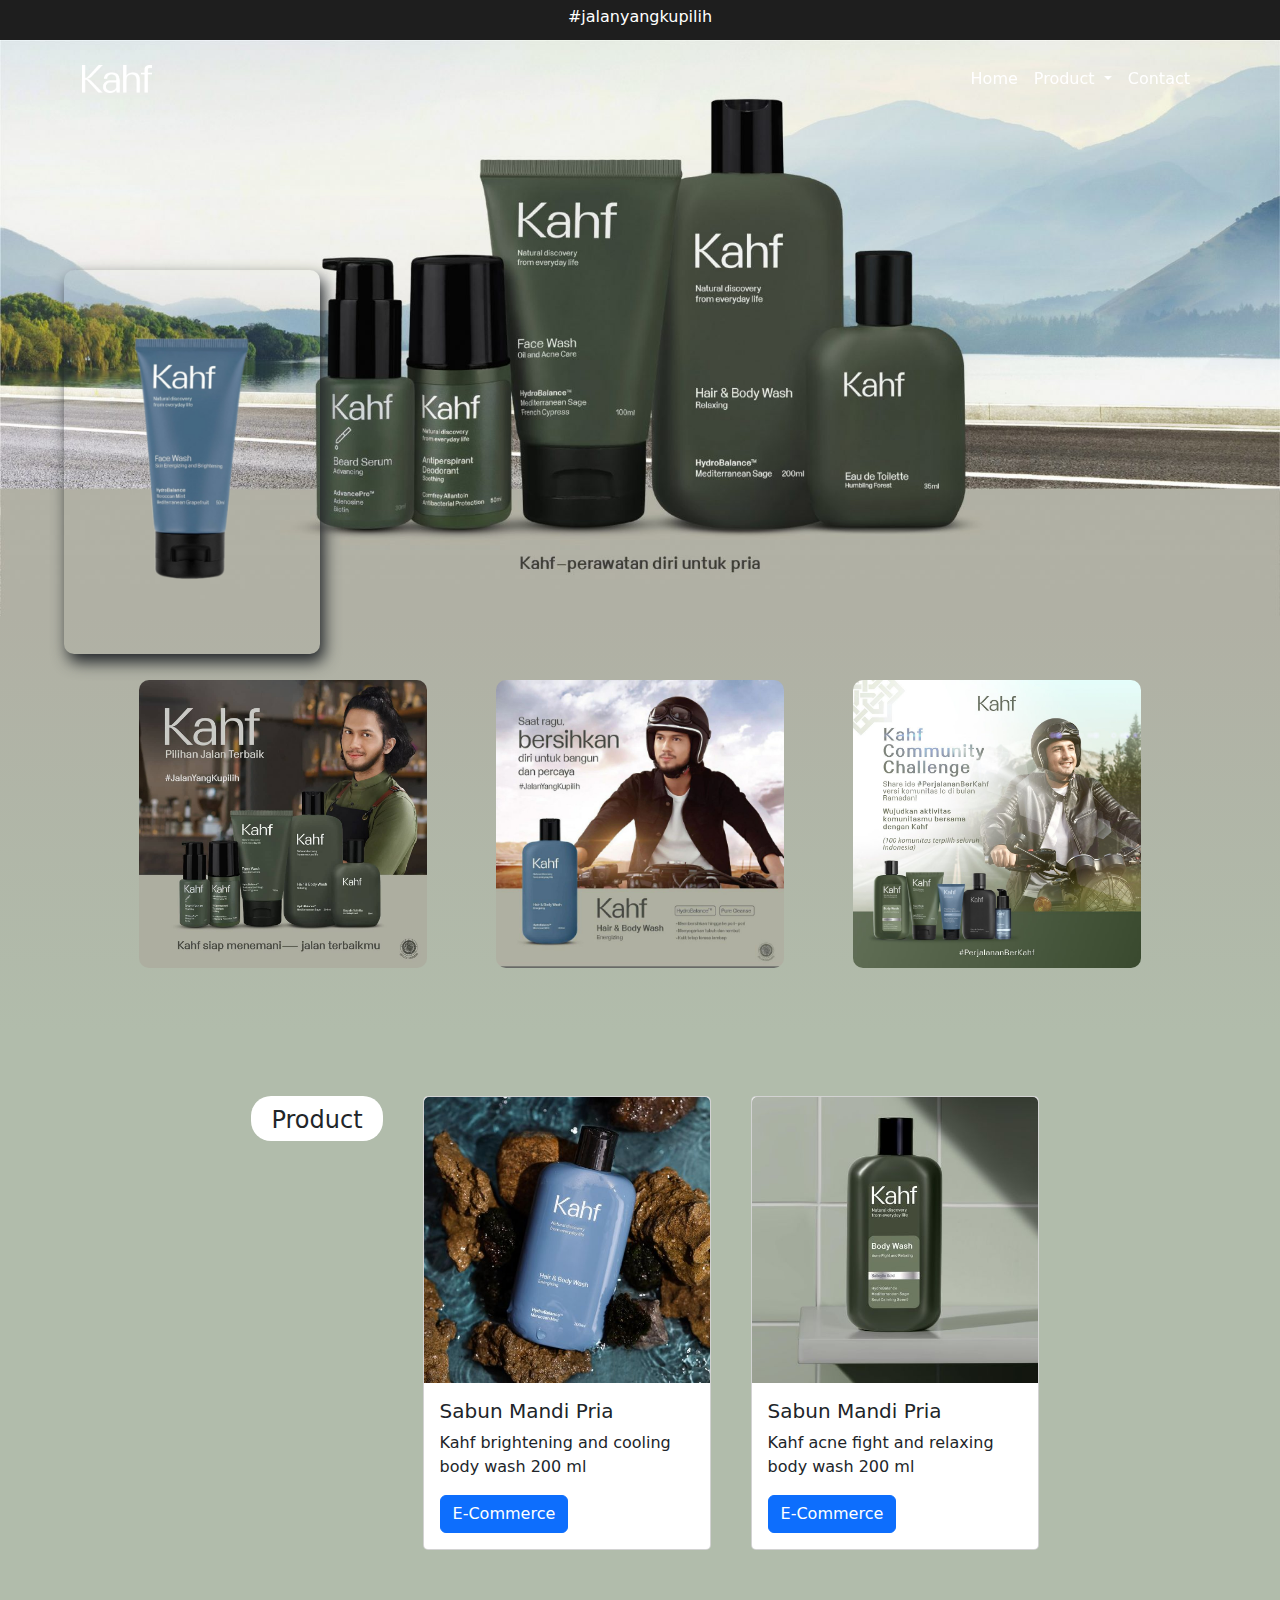
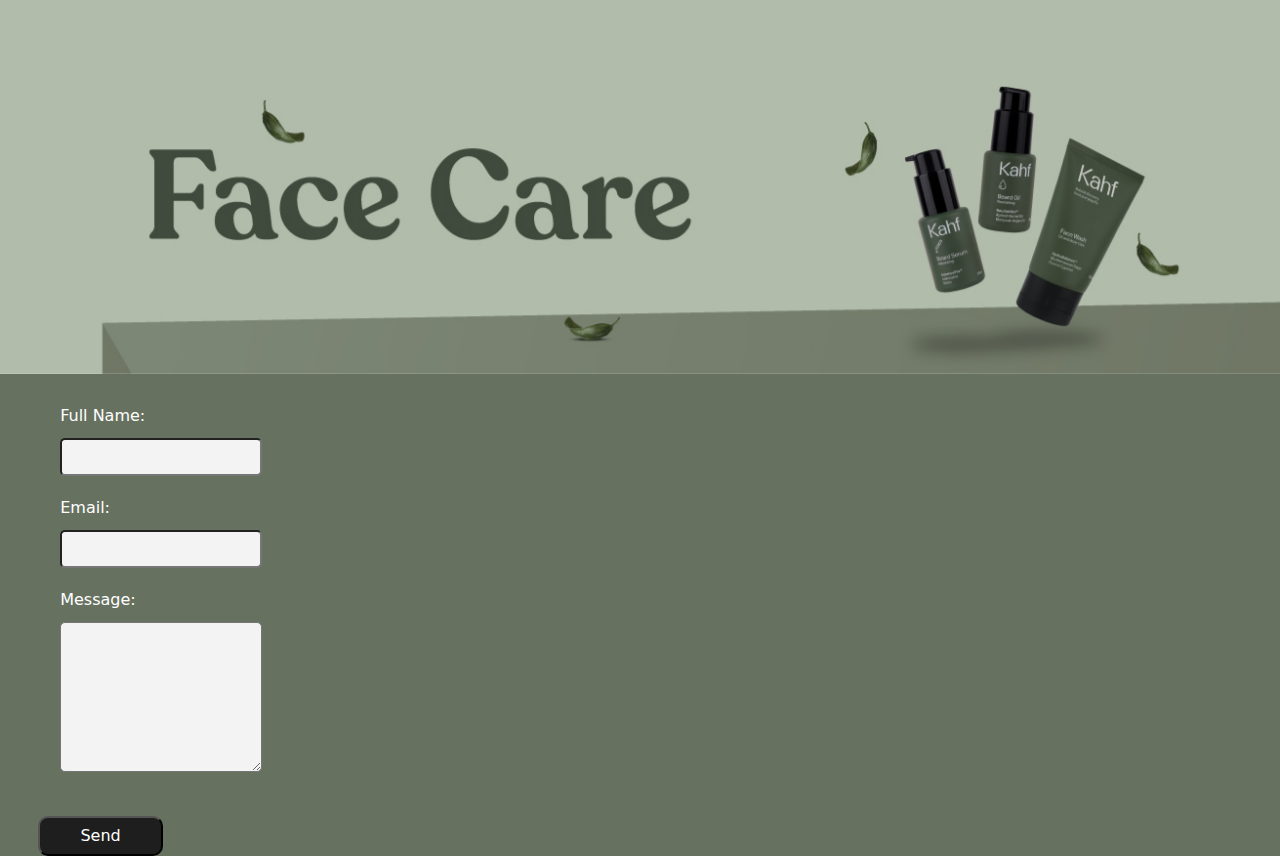
==== body_wash.html @ eea37158 "revisi" ====
<!DOCTYPE html>
<html lang="en">
<head>
    <meta charset="UTF-8">
    <meta name="viewport" content="width=device-width, initial-scale=1.0">
    <!-- CDN Bootstrap -->
    <link href="https://cdn.jsdelivr.net/npm/bootstrap@5.3.3/dist/css/bootstrap.min.css" rel="stylesheet" integrity="sha384-QWTKZyjpPEjISv5WaRU9OFeRpok6YctnYmDr5pNlyT2bRjXh0JMhjY6hW+ALEwIH" crossorigin="anonymous">
    <!-- CDN Js Bootstrap -->
    <script src="https://cdn.jsdelivr.net/npm/bootstrap@5.3.3/dist/js/bootstrap.bundle.min.js" integrity="sha384-YvpcrYf0tY3lHB60NNkmXc5s9fDVZLESaAA55NDzOxhy9GkcIdslK1eN7N6jIeHz" crossorigin="anonymous"></script>
    <!-- Local JavaScript -->
    <script src="script.js"></script>
    <link href="style.css" rel="stylesheet"/>
    <title>Khaf</title>
</head>
<body>
  <!-- Header website -->
  <header class="containerHeader">
    <p class="text-header">#jalanyangkupilih</p>
  </header>

  <!-- Navigasi bar -->
  <nav class="navbar navbar-expand-lg navbar-light containerNav">
    <div class="container-fluid">
        <a class="nav"><img class="img-brand" src="assets/logo_kahf.png" alt="logo"></a>
        <button class="navbar-toggler" type="button" data-bs-toggle="collapse" data-bs-target="#navbarSupportedContent" aria-controls="navbarSupportedContent" aria-expanded="false" aria-label="Toggle navigation">
            <span class="navbar-toggler-icon"></span>
        </button>
        <div class="collapse navbar-collapse" id="navbarSupportedContent">
            <ul class="navbar-nav ms-auto mb-2 mb-lg-0">
                <li class="nav-item">
                    <a class="nav-link active" aria-current="page" href="index.html">Home</a>
                </li>
                <li class="nav-item dropdown">
                    <a class="nav-link dropdown-toggle" href="#" id="navbarDropdown" role="button" data-bs-toggle="dropdown" aria-expanded="false">
                        Product
                    </a>
                    <ul class="dropdown-menu" aria-labelledby="navbarDropdown">
                        <li><a class="dropdown-item text-nav" href="face_wash.html#face_wash">Face Wash</a></li>
                        <li><a class="dropdown-item text-nav" href="#">Body Wash</a></li>
                        <li><a class="dropdown-item text-nav" href="fragrance.html#fragrance">Fragrance</a></li>
                    </ul>
                </li>
                <li class="nav-item">
                  <a class="nav-link" href="#">Contact</a>
              </li>
            </ul>
        </div>
    </div>
  </nav>

  <!-- Main content -->
  <main>
    <!-- Banner image -->
    <img class="banner" src="assets/kahf_product1.jpg" alt="banner">

    <!-- Carousel slide Bootstrap -->
    <div id="overlay_image" class="carousel slide overlayImage" data-bs-ride="carousel">
      <div class="carousel-inner">
        <div class="carousel-item active">
            <img src="assets/kahf1.png" class="d-block w-100" alt="...">
        </div>
        <div class="carousel-item">
            <img src="assets/kahf2.png" class="d-block w-100" alt="...">
        </div>
      </div>
    </div>

    <!-- Image-info -->
    <div id="body_wash" class="container-img">
      <img class="img-info" src="assets/kahf_model1.jpg" alt="image">
      <img class="img-info" src="assets/kahf_model2.jpeg" alt="image">
      <img class="img-info" src="assets/kahf_model3.jpg" alt="image">
    </div>

    <div class="container-card">
      <h4>Product</h4>
      <div class="card">
        <img src="assets/bodywash_blue.jpg" class="card-img-top" alt="image">
        <div class="card-body">
          <h5 class="card-title">Sabun Mandi Pria</h5>
          <p class="card-text">Kahf brightening and cooling body wash 200 ml</p>
          <a href="#" class="btn btn-primary">E-Commerce</a>
        </div>
      </div>
      <div class="card">
        <img src="assets/bodywash_green.jpg" class="card-img-top" alt="image">
        <div class="card-body">
          <h5 class="card-title">Sabun Mandi Pria</h5>
          <p class="card-text">Kahf acne fight and relaxing body wash 200 ml</p>
          <a href="#" class="btn btn-primary">E-Commerce</a>
        </div>
      </div>
    </div>

    <!-- Carousel slide Bootstrap -->
    <div class="carousel slide" data-bs-ride="carousel">
      <div class="carousel-inner">
        <div class="carousel-item active">
            <img src="assets/face_care.jpg" class="d-block w-100" alt="...">
        </div>
        <div class="carousel-item">
            <img src="assets/body_care.jpg" class="d-block w-100" alt="...">
        </div>
        <div class="carousel-item">
          <img src="assets/fragnance.jpg" class="d-block w-100" alt="...">
        </div>
      </div>
    </div>
  </main>
  <footer>
    <form action="https://formspree.io/f/mvgpglda" method="post">
      <fieldset>
          <label for="name">Full Name:</label>
          <input class="css-format-local" type="text" id="name" name="name" required>

          <label for="email">Email:</label>
          <input class="css-format-local" type="email" id="email" name="email" required>

          <label for="message">Message:</label>
          <textarea id="message" name="message" required></textarea>
      </fieldset>
      <br>
      <input class="css-button-local" type="submit" value="Send">
  </form>
  </footer>
</body>
</html>
---- style.css ----
a {
    color: white !important
}

.text-nav {
    color: black !important
}

.containerHeader {
    display: flex;
    justify-content: center;
    padding: 5px;
    background-color: #1e1e1eff;
    height: 40px;
}

.containerNav {
    display: flex;
    flex-direction: row;
    justify-content: space-between !important;
    padding: 15px 70px 15px 70px;
    background-color: (255, 255, 255, 0.5) !important;
    position: fixed !important;
    top: 40px;
    z-index: 1000;
    transition: opacity 5s ease;
    width: 100%;
}

.containerNavShow {
    display: flex;
    flex-direction: row;
    justify-content: space-between;
    padding: 15px 70px 15px 70px;
    background-color: #677160ff !important;
    position: fixed !important;
    top: 0;
    z-index: 1000;
    transition: opacity 5s ease;
}

.img-brand {
    width: 70px;
    height: auto;
    margin: 10px 0 10px 0
}

@media (min-width: 440px) {
    .overlayImage {
        position: fixed;
        top: 30%;
        left: 5%;
        z-index: 100;
        width: 20%;
        box-shadow: 4px 8px 16px;
        border-radius: 10px;
        transition: transform 1s ease ;
    }
}

@media (max-width: 440px) {
    .overlayImage {
        position: absolute;
        top: 28%;
        left: 20%;
        transform: translate(-50%, -50%);
        z-index: 100;
        width: 20%;
        box-shadow: 4px 8px 16px;
    }
}

.hidden {
    transform: translateX(-300%);
}

.banner {
    width: 100%;
}

.text-header {
    color: white;
}



.container-img {
    display: flex;
    flex-wrap: wrap;
    justify-content: center;
    background: linear-gradient(to bottom, #b0b0a4ff,#b1bcabff);
    padding: 5%
}


@media (min-width: 450px) {
    .img-info {
        border-radius: 10px;
        width: 25%;
        margin: 0px 3% 0px 3%
    }
}

@media (max-width: 450px) {
    .img-info {
        border-radius: 10px;
        width: 70%;
        margin: 3%
    }
}

.img-info:hover {
    transform: scale(1.05);
}

.container-img-poster {
    display: flex;
    flex-direction: row;
    flex-wrap: wrap;
    position: relative;
}

.container-img-poster h4 {
    position: absolute;
    color: white;
    margin: 20vw 0 0 0;
    font-family: canela;
    font-size: 10vw;
    transform: rotate(90deg);
}

.img-poster {
    width: 50%;;
}

footer {
    background-color: #677160ff;
}

.container-card {
    background-color: #b1bcabff;
    padding: 5vw;
    display: flex;
    justify-content: center;
    overflow-x: auto;
    width: calc(100vw - 10wv);
    flex-wrap: wrap;
}

.container-card h4 {
    background-color: white;
    border-radius: 20px;
    padding: 10px 20px 10px 20px;
    height: 45px;
    margin: 0 20px 20px 30px
}

main {
    overflow-x: hidden;
}

fieldset {
    border-radius: 10px;
    padding: 10px;
    margin-left: 3vw;
    margin-right: 3vw;
    display: grid;
    justify-content: center;
    grid-template-columns: repeat(1, 0.9fr);
    width: 20%;
}

textarea {
    border-radius: 5px;
    width: 95%;
    height: 150px;
    padding: 5px;
    margin-bottom: 10px;
    background-color: #f3f3f3;
}

.css-button-local {
    border-radius: 10px;
    background-color: #1e1e1eff;
    padding: 5px 40px 5px 40px;
    color: white;
    margin-left: 3vw;
    height: 40px
}

.css-button-show-local {
    border: 0;
    margin: 2vw;
    font-size: 1.4rem;
    font-weight: bold;
    background-color: white;
    padding: 0
}

.css-format-local {
    border-radius: 5px;
    width: 95%;
    padding: 5px;
    background-color: #f3f3f3;
}
 
label {
    margin-top: 20px;
    margin-bottom: 10px;
    color: white
}

.background-img {
    width: 100%
}

.card {
    width: 18rem;
    margin: 0 20px 20px 20px;
    min-width: 250px; 
    border-radius: 5px;
}
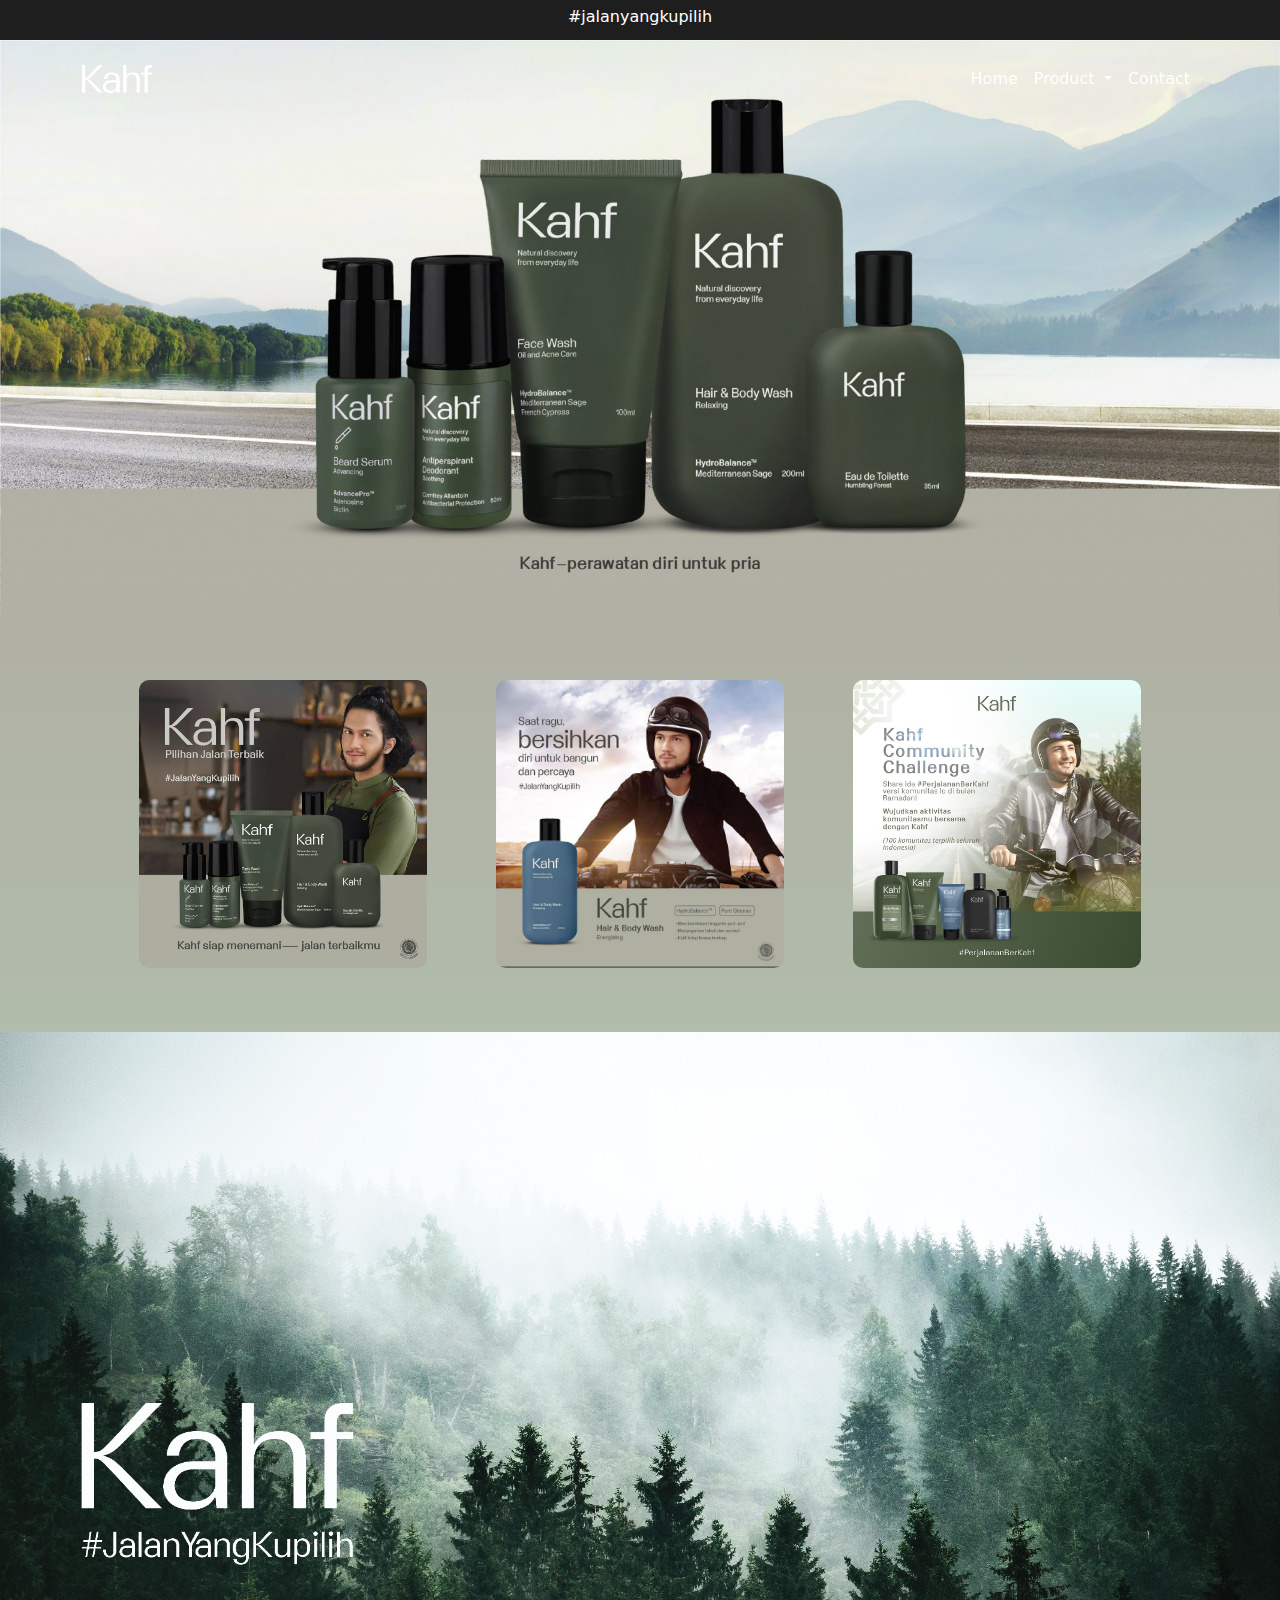
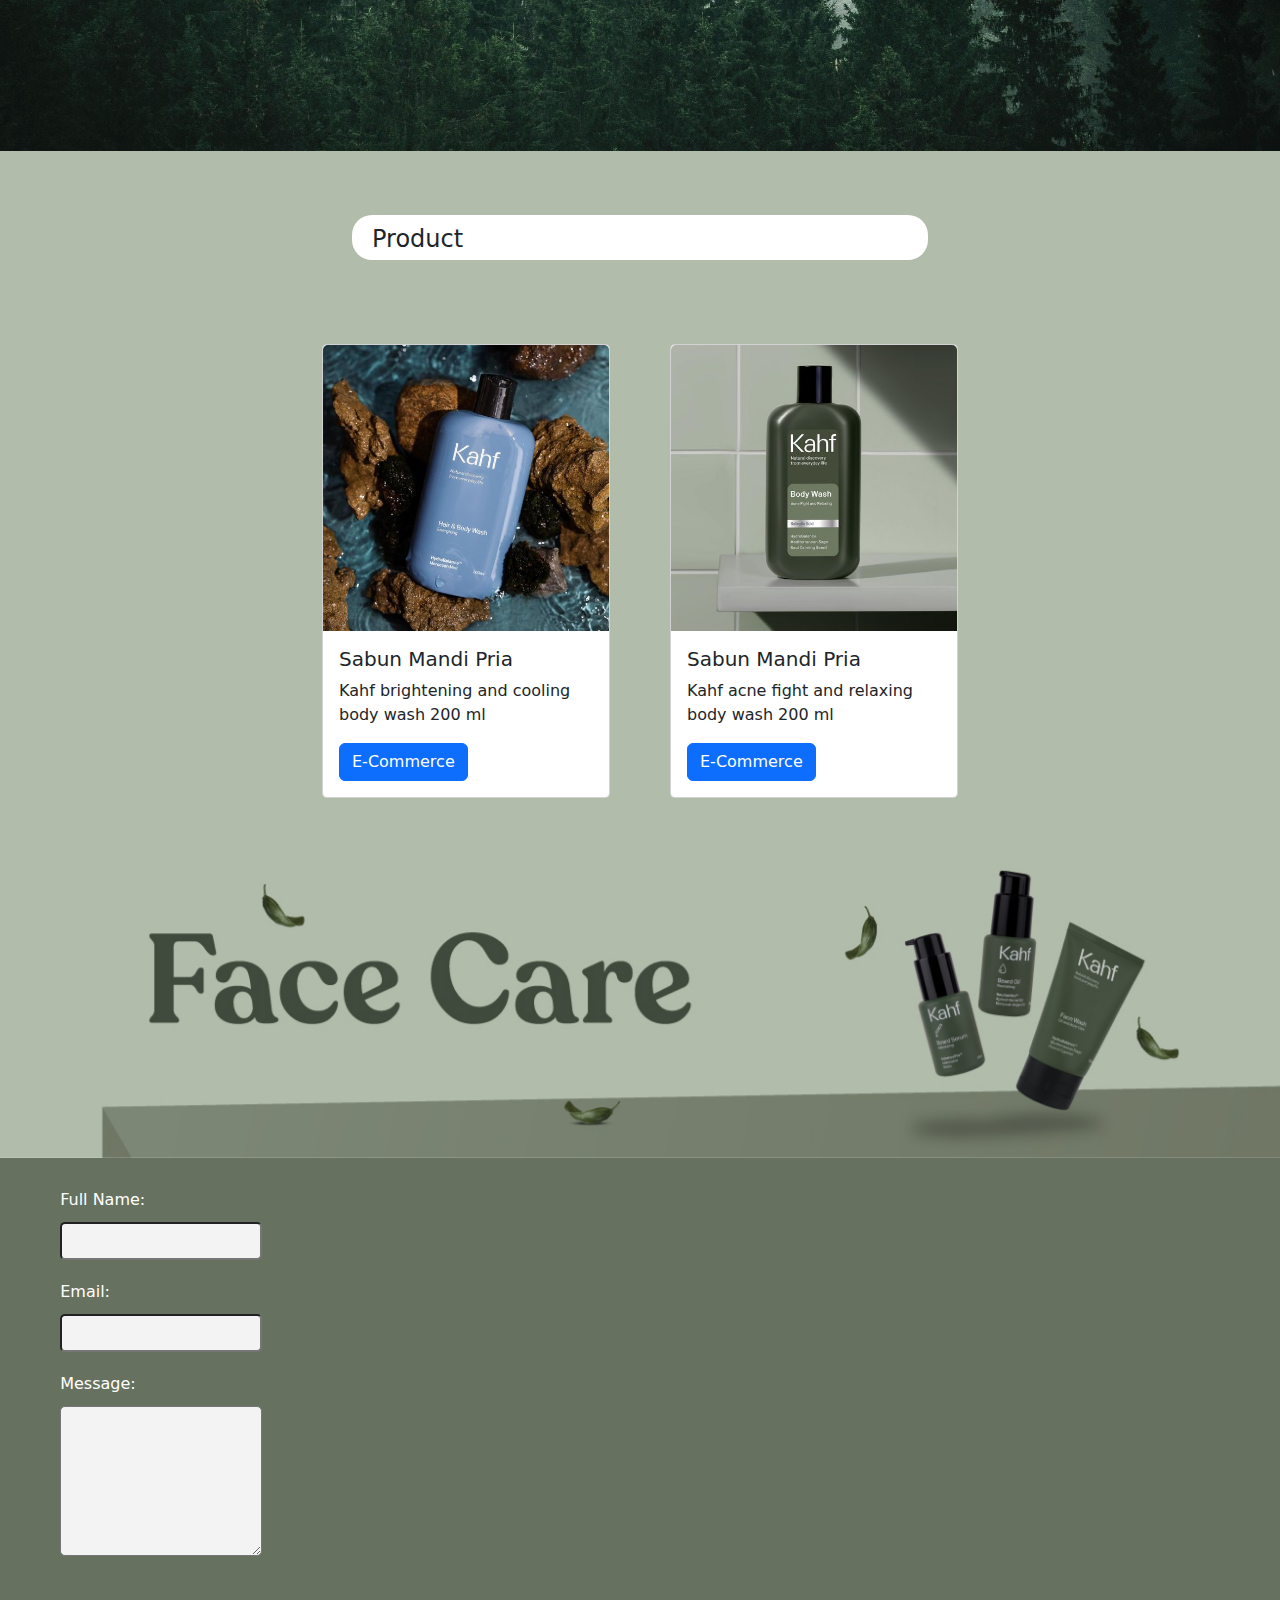
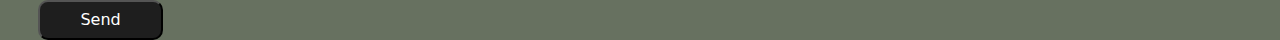
==== commit 35390671: "revisi" ====
--- a/body_wash.html
+++ b/body_wash.html
@@ -72,8 +72,13 @@
       <img class="img-info" src="assets/kahf_model3.jpg" alt="image">
     </div>
 
+    <img class="background-img" src="assets/background.jpg" alt="image">
+
     <div class="container-card">
       <h4>Product</h4>
+    </div>
+
+    <div class="container-card">
       <div class="card">
         <img src="assets/bodywash_blue.jpg" class="card-img-top" alt="image">
         <div class="card-body">
@@ -82,6 +87,7 @@
           <a href="#" class="btn btn-primary">E-Commerce</a>
         </div>
       </div>
+      <hr>
       <div class="card">
         <img src="assets/bodywash_green.jpg" class="card-img-top" alt="image">
         <div class="card-body">
--- a/style.css
+++ b/style.css
@@ -140,7 +140,7 @@
 
 .container-card {
     background-color: #b1bcabff;
-    padding: 5vw;
+    padding: 5vw 5vw 0 5vw;
     display: flex;
     justify-content: center;
     overflow-x: auto;
@@ -153,7 +153,8 @@
     border-radius: 20px;
     padding: 10px 20px 10px 20px;
     height: 45px;
-    margin: 0 20px 20px 30px
+    margin: 0 20px 20px 20px;
+    width: 50%
 }
 
 main {
@@ -212,12 +213,14 @@
 }
 
 .background-img {
-    width: 100%
+    width: 100%;
 }
 
 .card {
     width: 18rem;
-    margin: 0 20px 20px 20px;
+    margin: 0 30px 20px 30px;
     min-width: 250px; 
     border-radius: 5px;
 }
+
+
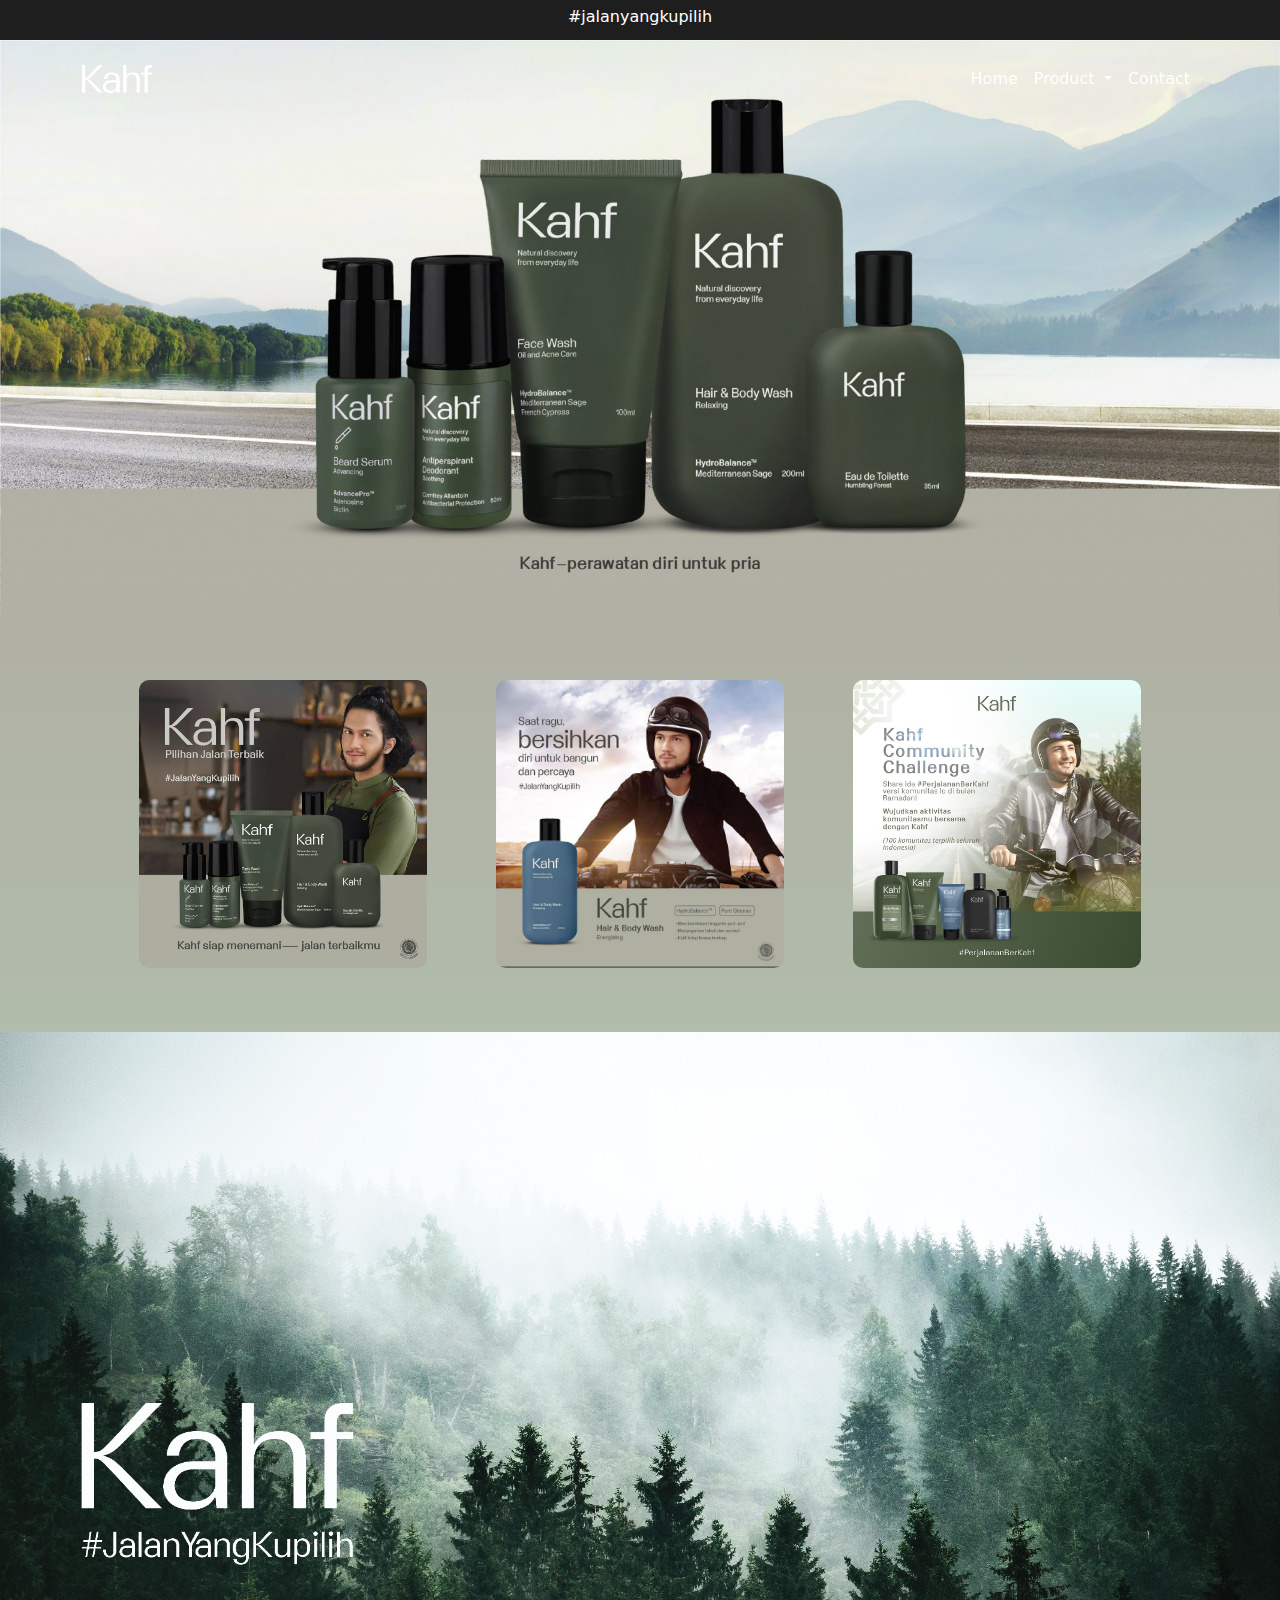
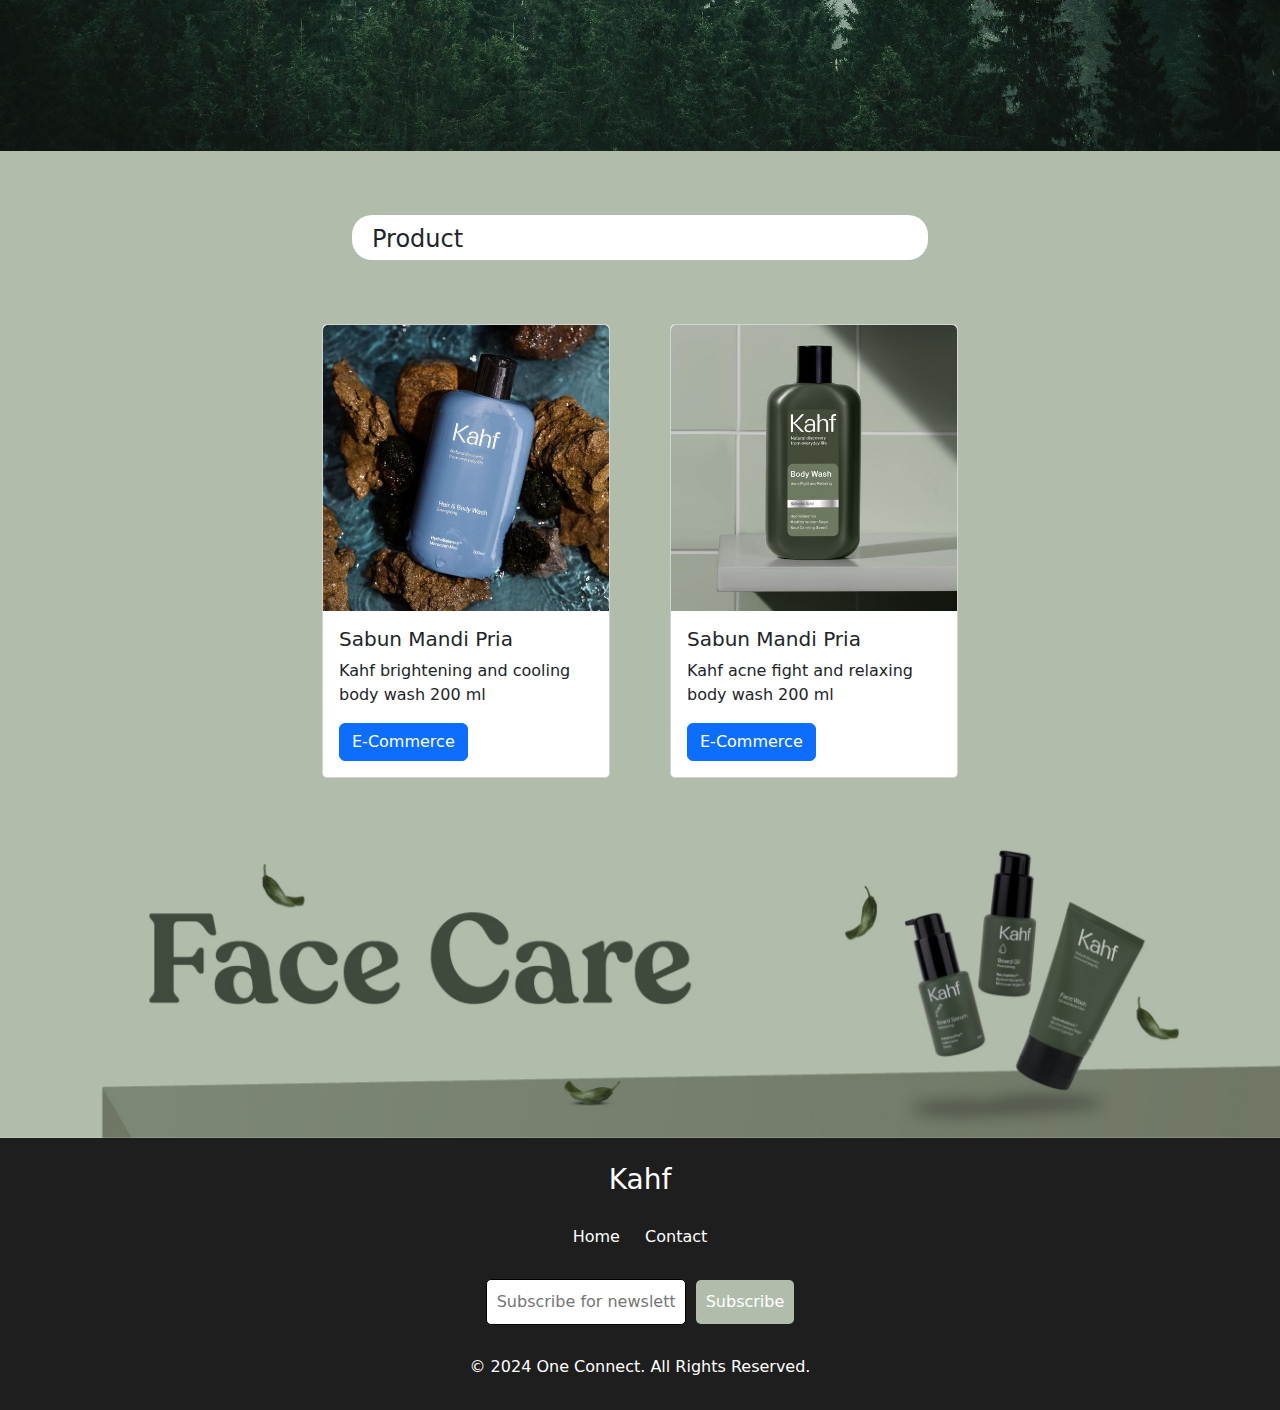
==== commit f621046f: "revisi" ====
--- a/body_wash.html
+++ b/body_wash.html
@@ -41,7 +41,7 @@
                     </ul>
                 </li>
                 <li class="nav-item">
-                  <a class="nav-link" href="#">Contact</a>
+                  <a class="nav-link" href="contact.html">Contact</a>
               </li>
             </ul>
         </div>
@@ -114,20 +114,17 @@
     </div>
   </main>
   <footer>
-    <form action="https://formspree.io/f/mvgpglda" method="post">
-      <fieldset>
-          <label for="name">Full Name:</label>
-          <input class="css-format-local" type="text" id="name" name="name" required>
+    <h3>Kahf</h3>
+    <nav>
+        <a href="index.html">Home</a>
+        <a href="contact.html">Contact</a>
+    </nav>
 
-          <label for="email">Email:</label>
-          <input class="css-format-local" type="email" id="email" name="email" required>
-
-          <label for="message">Message:</label>
-          <textarea id="message" name="message" required></textarea>
-      </fieldset>
-      <br>
-      <input class="css-button-local" type="submit" value="Send">
-  </form>
+    <form action="#" method="post">
+        <input type="email" name="email" id="email" placeholder="Subscribe for newsletter" required>
+        <button type="submit">Subscribe</button>
+    </form>
+    <p>&copy; 2024 One Connect. All Rights Reserved.</p>
   </footer>
 </body>
 </html>--- a/style.css
+++ b/style.css
@@ -134,10 +134,6 @@
     width: 50%;;
 }
 
-footer {
-    background-color: #677160ff;
-}
-
 .container-card {
     background-color: #b1bcabff;
     padding: 5vw 5vw 0 5vw;
@@ -153,63 +149,12 @@
     border-radius: 20px;
     padding: 10px 20px 10px 20px;
     height: 45px;
-    margin: 0 20px 20px 20px;
+    margin: 0 20px 0px 20px;
     width: 50%
 }
 
 main {
     overflow-x: hidden;
-}
-
-fieldset {
-    border-radius: 10px;
-    padding: 10px;
-    margin-left: 3vw;
-    margin-right: 3vw;
-    display: grid;
-    justify-content: center;
-    grid-template-columns: repeat(1, 0.9fr);
-    width: 20%;
-}
-
-textarea {
-    border-radius: 5px;
-    width: 95%;
-    height: 150px;
-    padding: 5px;
-    margin-bottom: 10px;
-    background-color: #f3f3f3;
-}
-
-.css-button-local {
-    border-radius: 10px;
-    background-color: #1e1e1eff;
-    padding: 5px 40px 5px 40px;
-    color: white;
-    margin-left: 3vw;
-    height: 40px
-}
-
-.css-button-show-local {
-    border: 0;
-    margin: 2vw;
-    font-size: 1.4rem;
-    font-weight: bold;
-    background-color: white;
-    padding: 0
-}
-
-.css-format-local {
-    border-radius: 5px;
-    width: 95%;
-    padding: 5px;
-    background-color: #f3f3f3;
-}
- 
-label {
-    margin-top: 20px;
-    margin-bottom: 10px;
-    color: white
 }
 
 .background-img {
@@ -223,4 +168,83 @@
     border-radius: 5px;
 }
 
-
+footer {
+    background-color: #1e1e1eff;
+    padding: 15px;
+    gap: 20px;
+    text-align: center;
+    display: flex;
+    flex-direction: column;
+    justify-content: center;
+    align-items: center;
+    width: 100%;
+}
+
+footer h3 {
+    color: white;
+    margin-top: 10px;
+}
+
+footer nav a {
+    color: white;
+    text-decoration: none;
+    margin: 0 10px;
+}
+
+form {
+    display: flex;
+    justify-content: center;
+    align-items: center;
+    margin: 10px 0;
+}
+
+input[type="email"] {
+    padding: 10px;
+    margin-right: 10px;
+    width: 200px;
+    border: 1px solid black;
+    border-radius: 5px;
+    font-size: 1em;
+}
+
+button {
+    padding: 10px 10px;
+    background-color: #b1bcabff;
+    border: none;
+    cursor: pointer;
+    border-radius: 5px;
+    color: white;
+    font-size: 1em;
+}
+
+footer p {
+    color: white;
+}
+
+.css-button-local {
+    border-radius: 10px;
+    background-color: #383838;
+    padding: 5px 40px 5px 40px;
+    color: white;
+    height: 40px;
+    margin-bottom: 20px;
+}
+
+.css-form-custom {
+    display: flex;
+    flex-direction: column;
+    margin: 0;
+    background: linear-gradient(to bottom, #b0b0a4ff,#b1bcabff);
+}
+
+fieldset {
+    width: 50%;
+    min-width: 400px;
+    border: 1px solid black;
+    border-radius: 10px;
+    padding: 20px;
+    margin-top: 100px;
+}
+
+
+
